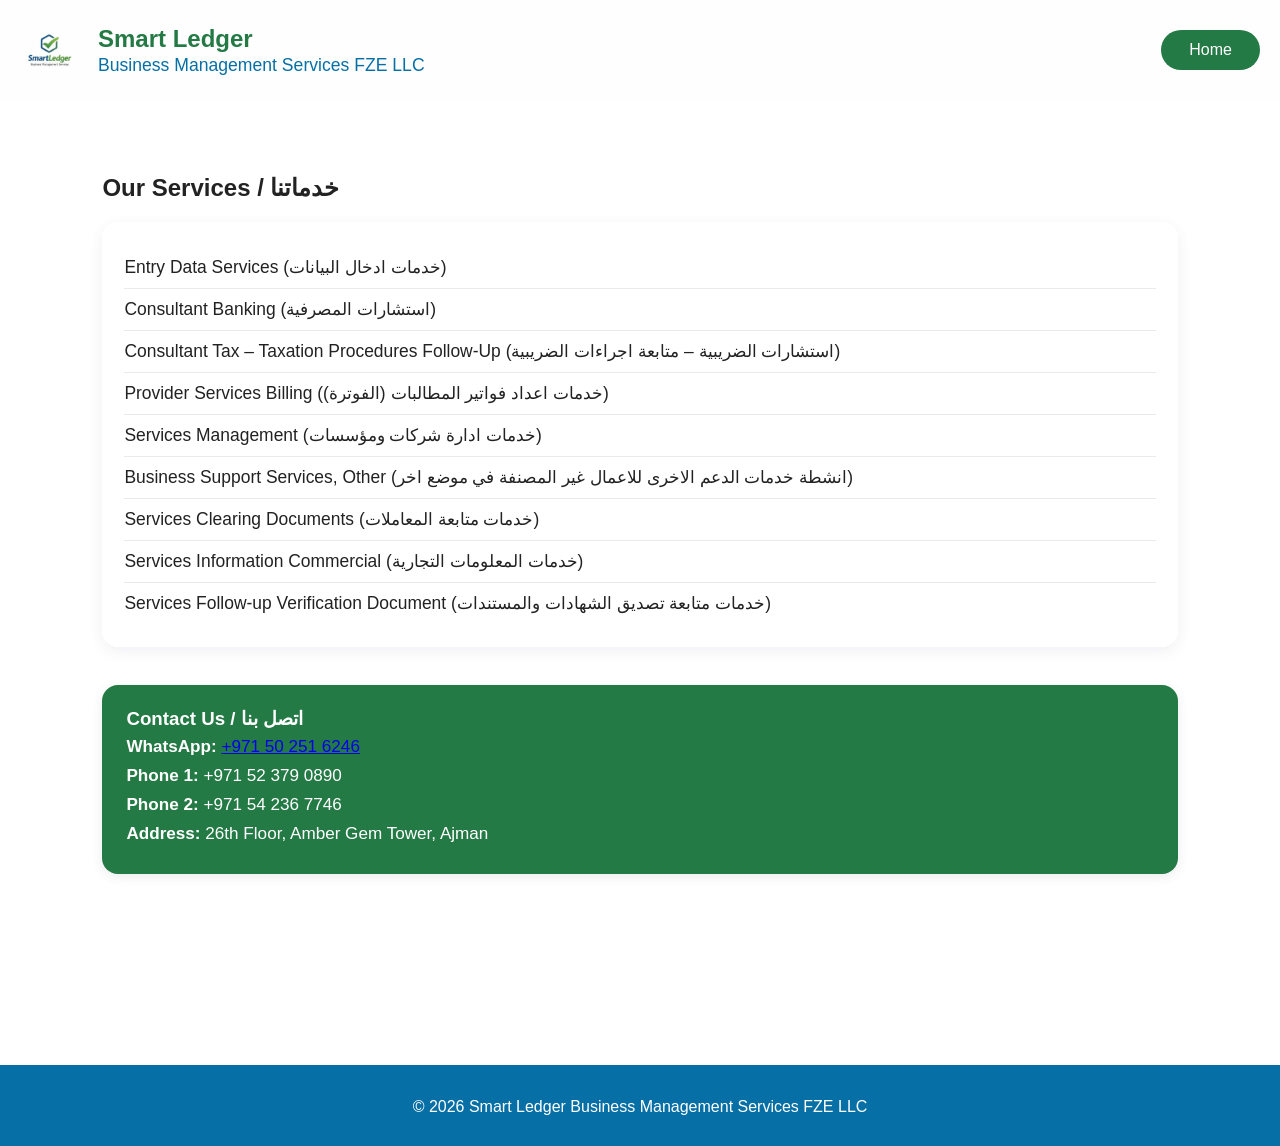
==== services.html @ 779a0999 "Initial site: Landing page, services (EN/AR), logo, mobile friendly" ====
<!DOCTYPE html>
<html lang="en">
<head>
    <meta charset="UTF-8">
    <meta name="viewport" content="width=device-width, initial-scale=1.0">
    <title>Our Services | Smart Ledger</title>
    <link rel="stylesheet" href="styles.css">
    <link rel="icon" href="logo.jpg" type="image/jpeg">
</head>
<body>
    <nav class="navbar">
        <img src="logo.jpg" alt="Smart Ledger Logo" class="logo">
        <div class="company-title">
            <h1>Smart Ledger</h1>
            <p>Business Management Services FZE LLC</p>
        </div>
        <a class="nav-link" href="index.html">Home</a>
    </nav>
    <main class="services-section">
        <h2>Our Services / خدماتنا</h2>
        <ul class="services-list">
            <li>Entry Data Services (خدمات ادخال البيانات)</li>
            <li>Consultant Banking (استشارات المصرفية)</li>
            <li>Consultant Tax – Taxation Procedures Follow-Up (استشارات الضريبية – متابعة اجراءات الضريبية)</li>
            <li>Provider Services Billing (خدمات اعداد فواتير المطالبات (الفوترة))</li>
            <li>Services Management (خدمات ادارة شركات ومؤسسات)</li>
            <li>Business Support Services, Other (انشطة خدمات الدعم الاخرى للاعمال غير المصنفة في موضع اخر)</li>
            <li>Services Clearing Documents (خدمات متابعة المعاملات)</li>
            <li>Services Information Commercial (خدمات المعلومات التجارية)</li>
            <li>Services Follow-up Verification Document (خدمات متابعة تصديق الشهادات والمستندات)</li>
        </ul>
        <section class="contact-details">
            <h3>Contact Us / اتصل بنا</h3>
            <ul>
                <li><b>WhatsApp:</b> <a href="https://wa.me/971502516246">+971 50 251 6246</a></li>
                <li><b>Phone 1:</b> +971 52 379 0890</li>
                <li><b>Phone 2:</b> +971 54 236 7746</li>
                <li><b>Address:</b> 26th Floor, Amber Gem Tower, Ajman</li>
            </ul>
        </section>
    </main>
    <footer>
        <p>&copy; 2026 Smart Ledger Business Management Services FZE LLC</p>
    </footer>
</body>
</html>
---- styles.css ----
body {
  margin: 0;
  font-family: 'Segoe UI', Arial, sans-serif;
  background: #f7f8fa;
  color: #222;
}

.hero-section {
  height: 100vh;
  background: linear-gradient(rgba(0,0,0,0.20), rgba(0,0,0,0.55)), url('https://images.unsplash.com/photo-1506744038136-46273834b3fb?auto=format&fit=crop&w=1200&q=80') center/cover no-repeat;
  display: flex;
  flex-direction: column;
  justify-content: space-between;
}

.navbar {
  display: flex;
  align-items: center;
  padding: 20px;
  background: rgba(255,255,255,0.88);
  box-shadow: 0 4px 12px rgba(0,0,0,0.10);
}

.logo {
  width: 60px;
  height: 60px;
  object-fit: contain;
  border-radius: 12px;
  margin-right: 18px;
}
.company-title h1 {
  margin: 0 0 2px 0;
  font-weight: 700;
  color: #247a44;
}
.company-title p {
  margin: 0;
  font-size: 1.1rem;
  color: #066fa6;
}
.nav-link {
  margin-left: auto;
  padding: 11px 28px;
  color: #fff;
  background: #247a44;
  border-radius: 24px;
  text-decoration: none;
  font-weight: 500;
  font-size: 1rem;
  transition: background 0.2s;
}
.nav-link:hover {
  background: #066fa6;
}
.hero-content {
  max-width: 440px;
  background: rgba(255,255,255,0.92);
  padding: 40px 26px;
  border-radius: 35px 5px 35px 5px;
  margin: 72px 18px 72px 18px;
  align-self: flex-start;
  box-shadow: 0 6px 30px rgba(64,64,106,0.10);
}
.hero-content h2 {
  color: #247a44;
  font-size: 2.5rem;
  margin-bottom: 11px;
}
.hero-content p {
  margin-bottom: 32px;
  font-size: 1.1rem;
}
.cta-btn {
  border: none;
  background: #066fa6;
  color: #fff;
  padding: 16px 36px;
  border-radius: 22px;
  font-size: 1.1rem;
  text-decoration: none;
  font-weight: 600;
  cursor: pointer;
  transition: background 0.2s;
}
.cta-btn:hover {
  background: #218f5a;
}
.services-section {
  padding: 54px 8vw 38px 8vw;
  background: #fff url('https://images.unsplash.com/photo-1464983953574-0892a716854b?auto=format&fit=crop&w=1200&q=80') center/cover no-repeat;
  min-height: 97vh;
}
.services-list {
  background: rgba(255,255,255,0.91);
  border-radius: 16px;
  padding: 25px 22px 23px 22px;
  list-style: none;
  font-size: 1.09rem;
  margin-bottom: 38px;
  box-shadow: 0 4px 14px rgba(64,64,106,0.08);
}
.services-list li {
  padding: 10px 0;
  border-bottom: 1px solid #eaeaea;
}
.services-list li:last-child {
  border-bottom: none;
}
.contact-details {
  background: #247a44;
  color: #fff;
  border-radius: 16px;
  padding: 23px 24px 21px 24px;
  box-shadow: 0 3px 11px rgba(64,64,106,0.10);
  margin-bottom: 24px;
}
.contact-details h3 {
  margin-top: 0;
  color: #fff;
  font-weight: 600;
  margin-bottom: 7px;
}
.contact-details ul {
  list-style: none;
  padding: 0;
  margin: 0;
}
.contact-details li {
  margin-bottom: 9px;
  font-size: 1.07rem;
}
footer {
  text-align: center;
  padding: 17px 0 14px 0;
  background: #066fa6;
  color: #fff;
  font-size: 1rem;
}
@media (max-width: 740px) {
  .hero-content, .services-section {
    margin: 22px 4vw;
    padding-left: 5vw;
    padding-right: 5vw;
  }
  .navbar {
    flex-direction: column;
    align-items: flex-start;
    padding: 15px 4vw;
  }
  .nav-link {
    margin-left: 0;
    margin-top: 10px;
    width: 100%;
    text-align: center;
  }
  .logo {
    margin-bottom: 10px;
  }
}
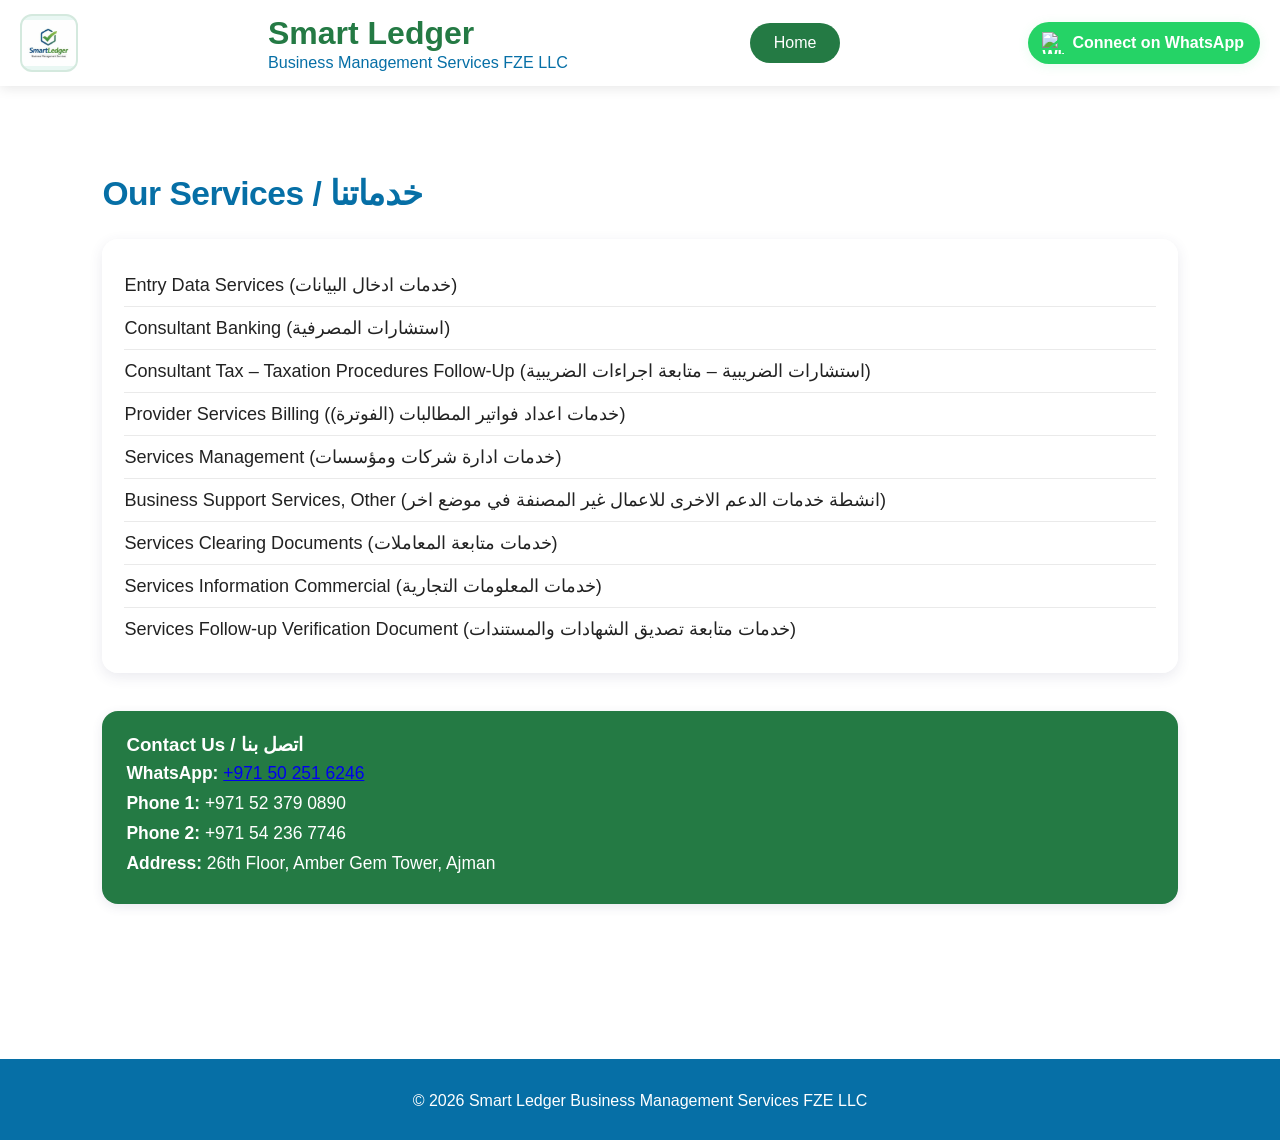
==== commit 23cf5fc7: "Replicated design as per provided logo and style" ====
--- a/services.html
+++ b/services.html
@@ -8,14 +8,22 @@
     <link rel="icon" href="logo.jpg" type="image/jpeg">
 </head>
 <body>
-    <nav class="navbar">
-        <img src="logo.jpg" alt="Smart Ledger Logo" class="logo">
-        <div class="company-title">
-            <h1>Smart Ledger</h1>
-            <p>Business Management Services FZE LLC</p>
-        </div>
-        <a class="nav-link" href="index.html">Home</a>
-    </nav>
+    <header>
+        <nav class="navbar">
+            <img src="logo.jpg" alt="Smart Ledger Logo" class="logo">
+            <div class="company-title">
+                <h1>Smart Ledger</h1>
+                <p>Business Management Services FZE LLC</p>
+            </div>
+            <div class="nav-links">
+                <a class="nav-link" href="index.html">Home</a>
+            </div>
+            <a href="https://wa.me/971502516246" target="_blank" class="whatsapp-btn">
+                <img src="https://upload.wikimedia.org/wikipedia/commons/6/6b/WhatsApp.svg" alt="WhatsApp" class="whatsapp-icon">
+                Connect on WhatsApp
+            </a>
+        </nav>
+    </header>
     <main class="services-section">
         <h2>Our Services / خدماتنا</h2>
         <ul class="services-list">
--- a/styles.css
+++ b/styles.css
@@ -5,99 +5,146 @@
   color: #222;
 }
 
-.hero-section {
-  height: 100vh;
-  background: linear-gradient(rgba(0,0,0,0.20), rgba(0,0,0,0.55)), url('https://images.unsplash.com/photo-1506744038136-46273834b3fb?auto=format&fit=crop&w=1200&q=80') center/cover no-repeat;
-  display: flex;
-  flex-direction: column;
+header {
+  width: 100vw;
+  background: rgba(255,255,255,0.97);
+  box-shadow: 0 2px 12px rgba(0,0,0,0.10);
+  z-index: 9;
+  position: sticky;
+  top: 0;
+}
+.navbar {
+  display: flex;
+  align-items: center;
   justify-content: space-between;
-}
-
-.navbar {
-  display: flex;
-  align-items: center;
-  padding: 20px;
-  background: rgba(255,255,255,0.88);
-  box-shadow: 0 4px 12px rgba(0,0,0,0.10);
-}
-
+  padding: 14px 20px;
+  flex-wrap: wrap;
+}
 .logo {
-  width: 60px;
-  height: 60px;
+  width: 54px;
+  height: 54px;
   object-fit: contain;
   border-radius: 12px;
-  margin-right: 18px;
+  margin-right: 14px;
+  background: #e9f7f3;
+  border: 2px solid #d4e9de;
 }
 .company-title h1 {
-  margin: 0 0 2px 0;
+  margin: 0 0 1px 0;
   font-weight: 700;
   color: #247a44;
+  font-size: 2rem;
 }
 .company-title p {
   margin: 0;
-  font-size: 1.1rem;
+  font-size: 1.01rem;
   color: #066fa6;
 }
+.nav-links {
+  display: flex;
+  gap: 12px;
+}
 .nav-link {
-  margin-left: auto;
-  padding: 11px 28px;
+  padding: 11px 24px;
   color: #fff;
   background: #247a44;
-  border-radius: 24px;
+  border-radius: 23px;
   text-decoration: none;
   font-weight: 500;
   font-size: 1rem;
-  transition: background 0.2s;
+  transition: background 0.2s, color 0.2s;
+  margin-left: 6px;
 }
 .nav-link:hover {
   background: #066fa6;
+  color: #fffae3;
+}
+.whatsapp-btn {
+  display: flex;
+  align-items: center;
+  background: #25D366;
+  color: #fff;
+  padding: 10px 16px 10px 14px;
+  border-radius: 30px;
+  font-weight: 600;
+  font-size: 1rem;
+  text-decoration: none;
+  min-width: 170px;
+  margin-left: 12px;
+  box-shadow: 0 2px 12px rgba(37,211,102,0.10);
+  transition: background 0.2s;
+}
+.whatsapp-btn:hover {
+  background: #1da851;
+}
+.whatsapp-icon {
+  width: 22px;
+  height: 22px;
+  margin-right: 8px;
+  vertical-align: middle;
+}
+.hero-section {
+  min-height: 73vh;
+  width: 100%;
+  background: linear-gradient(rgba(35,128,85,0.16), rgba(6,111,166,0.14)), url('https://images.unsplash.com/photo-1506744038136-46273834b3fb?auto=format&fit=crop&w=1200&q=80') center/cover no-repeat;
+  display: flex;
+  align-items: flex-end;
+  justify-content: flex-start;
 }
 .hero-content {
   max-width: 440px;
-  background: rgba(255,255,255,0.92);
-  padding: 40px 26px;
+  background: rgba(255,255,255,0.97);
+  padding: 42px 28px 36px 20px;
   border-radius: 35px 5px 35px 5px;
-  margin: 72px 18px 72px 18px;
-  align-self: flex-start;
-  box-shadow: 0 6px 30px rgba(64,64,106,0.10);
+  margin: 84px 22px 74px 24px;
+  box-shadow: 0 6px 30px rgba(64,64,106,0.13);
 }
 .hero-content h2 {
-  color: #247a44;
-  font-size: 2.5rem;
+  color: #066fa6;
+  font-size: 2.65rem;
   margin-bottom: 11px;
+  letter-spacing: -0.5px;
 }
 .hero-content p {
   margin-bottom: 32px;
-  font-size: 1.1rem;
+  font-size: 1.17rem;
+  color: #1d2326;
 }
 .cta-btn {
-  border: none;
+  display: inline-block;
   background: #066fa6;
   color: #fff;
-  padding: 16px 36px;
-  border-radius: 22px;
-  font-size: 1.1rem;
+  padding: 15px 34px;
+  border-radius: 21px;
+  font-size: 1.08rem;
   text-decoration: none;
   font-weight: 600;
-  cursor: pointer;
   transition: background 0.2s;
+  box-shadow: 0 2px 18px rgba(6,111,166,0.12);
 }
 .cta-btn:hover {
-  background: #218f5a;
+  background: #247a44;
 }
 .services-section {
-  padding: 54px 8vw 38px 8vw;
+  padding: 60px 8vw 40px 8vw;
   background: #fff url('https://images.unsplash.com/photo-1464983953574-0892a716854b?auto=format&fit=crop&w=1200&q=80') center/cover no-repeat;
   min-height: 97vh;
 }
+.services-section h2 {
+  text-align: left;
+  color: #066fa6;
+  font-size: 2.1rem;
+  margin-bottom: 26px;
+  letter-spacing: -0.5px;
+}
 .services-list {
-  background: rgba(255,255,255,0.91);
+  background: rgba(255,255,255,0.92);
   border-radius: 16px;
   padding: 25px 22px 23px 22px;
   list-style: none;
-  font-size: 1.09rem;
+  font-size: 1.13rem;
   margin-bottom: 38px;
-  box-shadow: 0 4px 14px rgba(64,64,106,0.08);
+  box-shadow: 0 4px 14px rgba(64,64,106,0.11);
 }
 .services-list li {
   padding: 10px 0;
@@ -111,7 +158,7 @@
   color: #fff;
   border-radius: 16px;
   padding: 23px 24px 21px 24px;
-  box-shadow: 0 3px 11px rgba(64,64,106,0.10);
+  box-shadow: 0 3px 11px rgba(64,64,106,0.11);
   margin-bottom: 24px;
 }
 .contact-details h3 {
@@ -127,7 +174,7 @@
 }
 .contact-details li {
   margin-bottom: 9px;
-  font-size: 1.07rem;
+  font-size: 1.09rem;
 }
 footer {
   text-align: center;
@@ -136,24 +183,32 @@
   color: #fff;
   font-size: 1rem;
 }
-@media (max-width: 740px) {
+@media (max-width: 760px) {
   .hero-content, .services-section {
-    margin: 22px 4vw;
-    padding-left: 5vw;
-    padding-right: 5vw;
+    margin: 21px 2vw 20px 2vw;
+    padding-left: 3vw;
+    padding-right: 3vw;
   }
   .navbar {
     flex-direction: column;
     align-items: flex-start;
-    padding: 15px 4vw;
-  }
-  .nav-link {
-    margin-left: 0;
-    margin-top: 10px;
+    gap: 8px;
+    padding: 11px 2vw;
+  }
+  .nav-links {
     width: 100%;
+    justify-content: flex-start;
+  }
+  .nav-link, .whatsapp-btn {
+    width: 95%;
+    box-sizing: border-box;
+    margin: 6px 0;
     text-align: center;
   }
   .logo {
     margin-bottom: 10px;
   }
-}
+  .hero-section {
+    min-height: 69vh;
+  }
+}
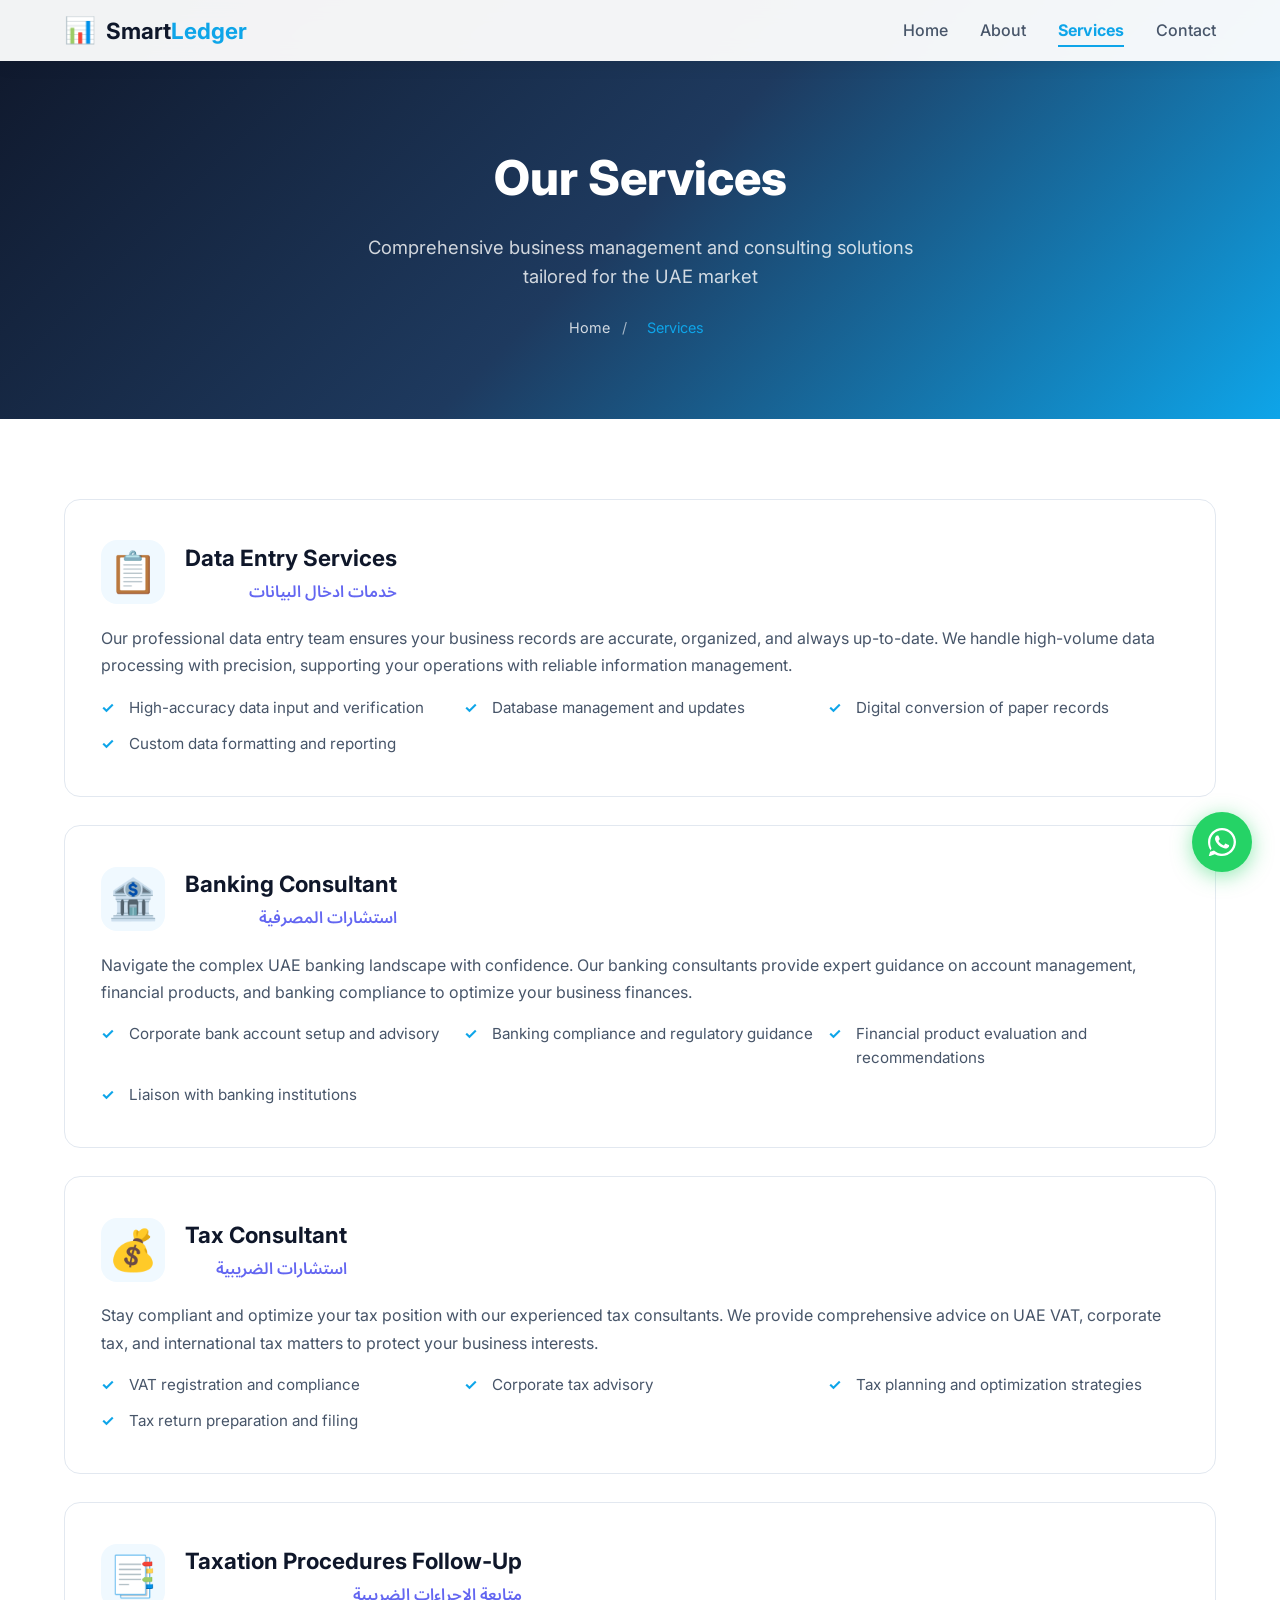
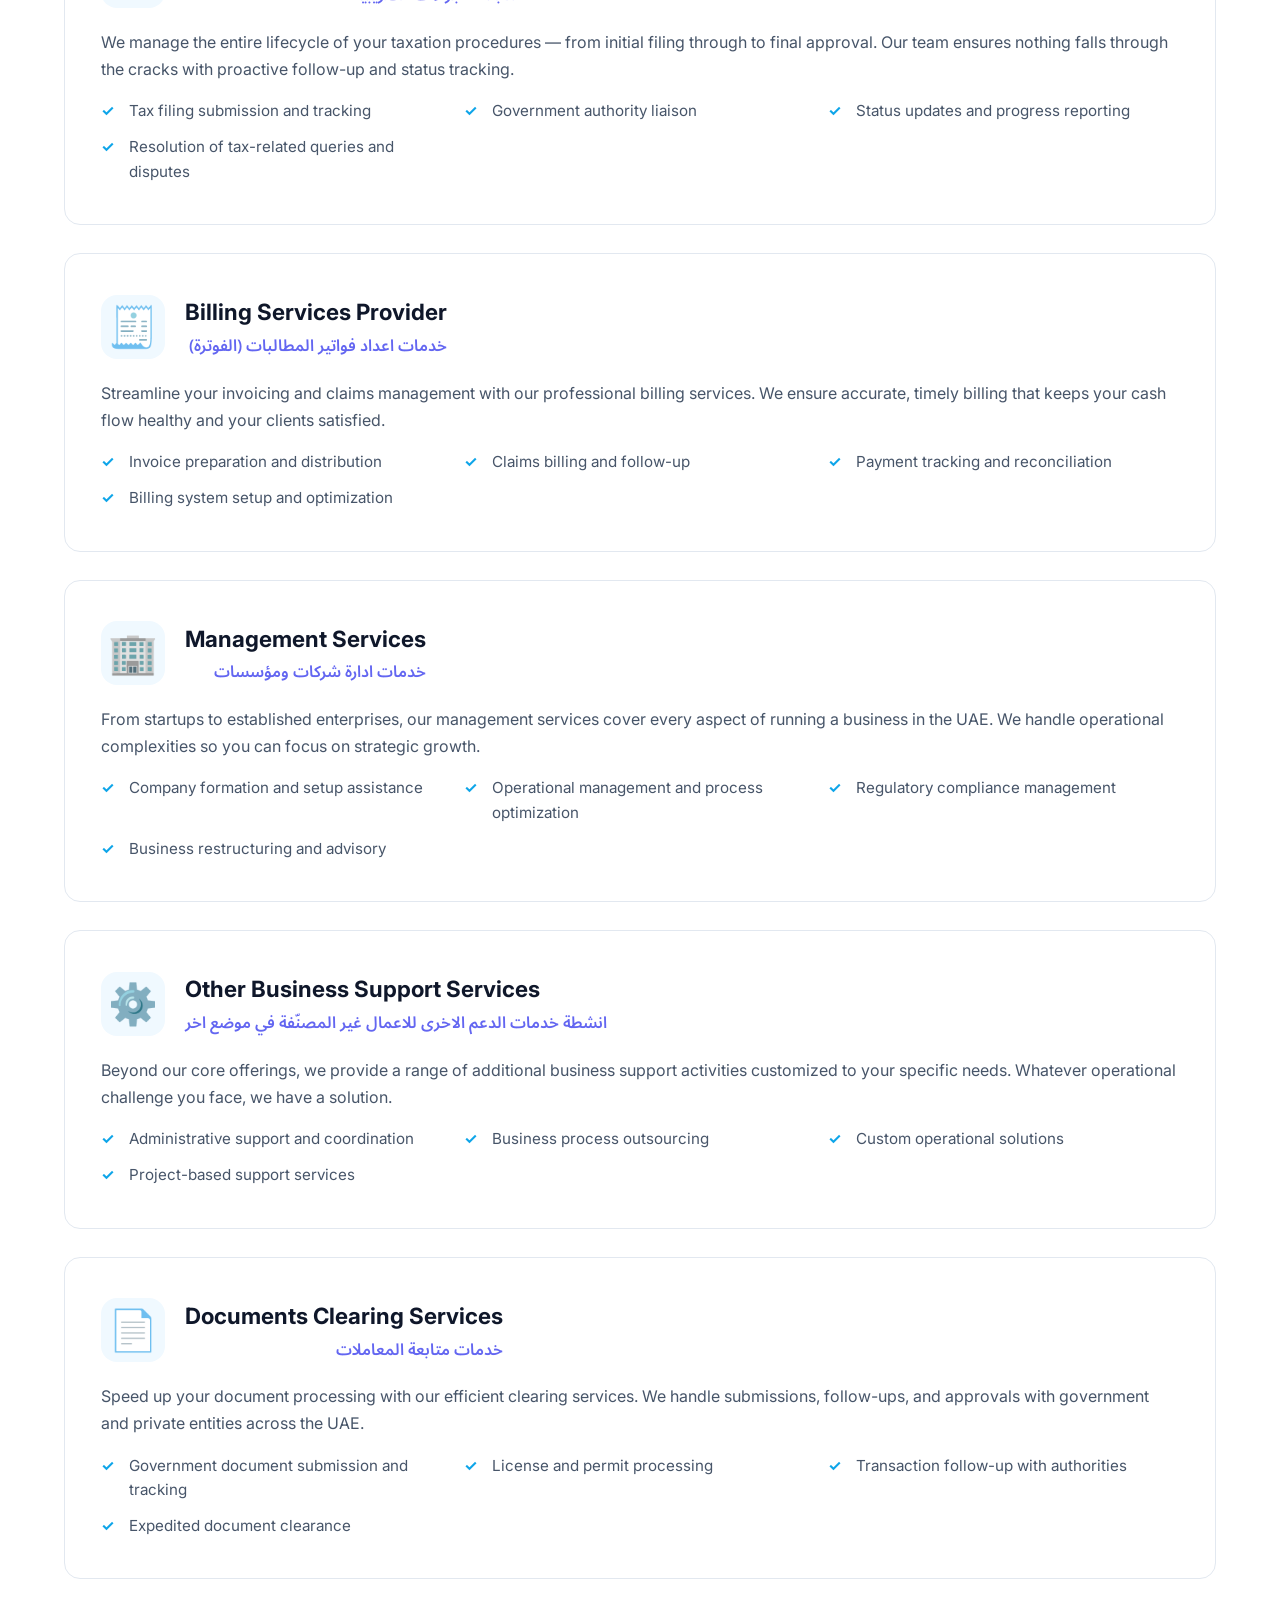
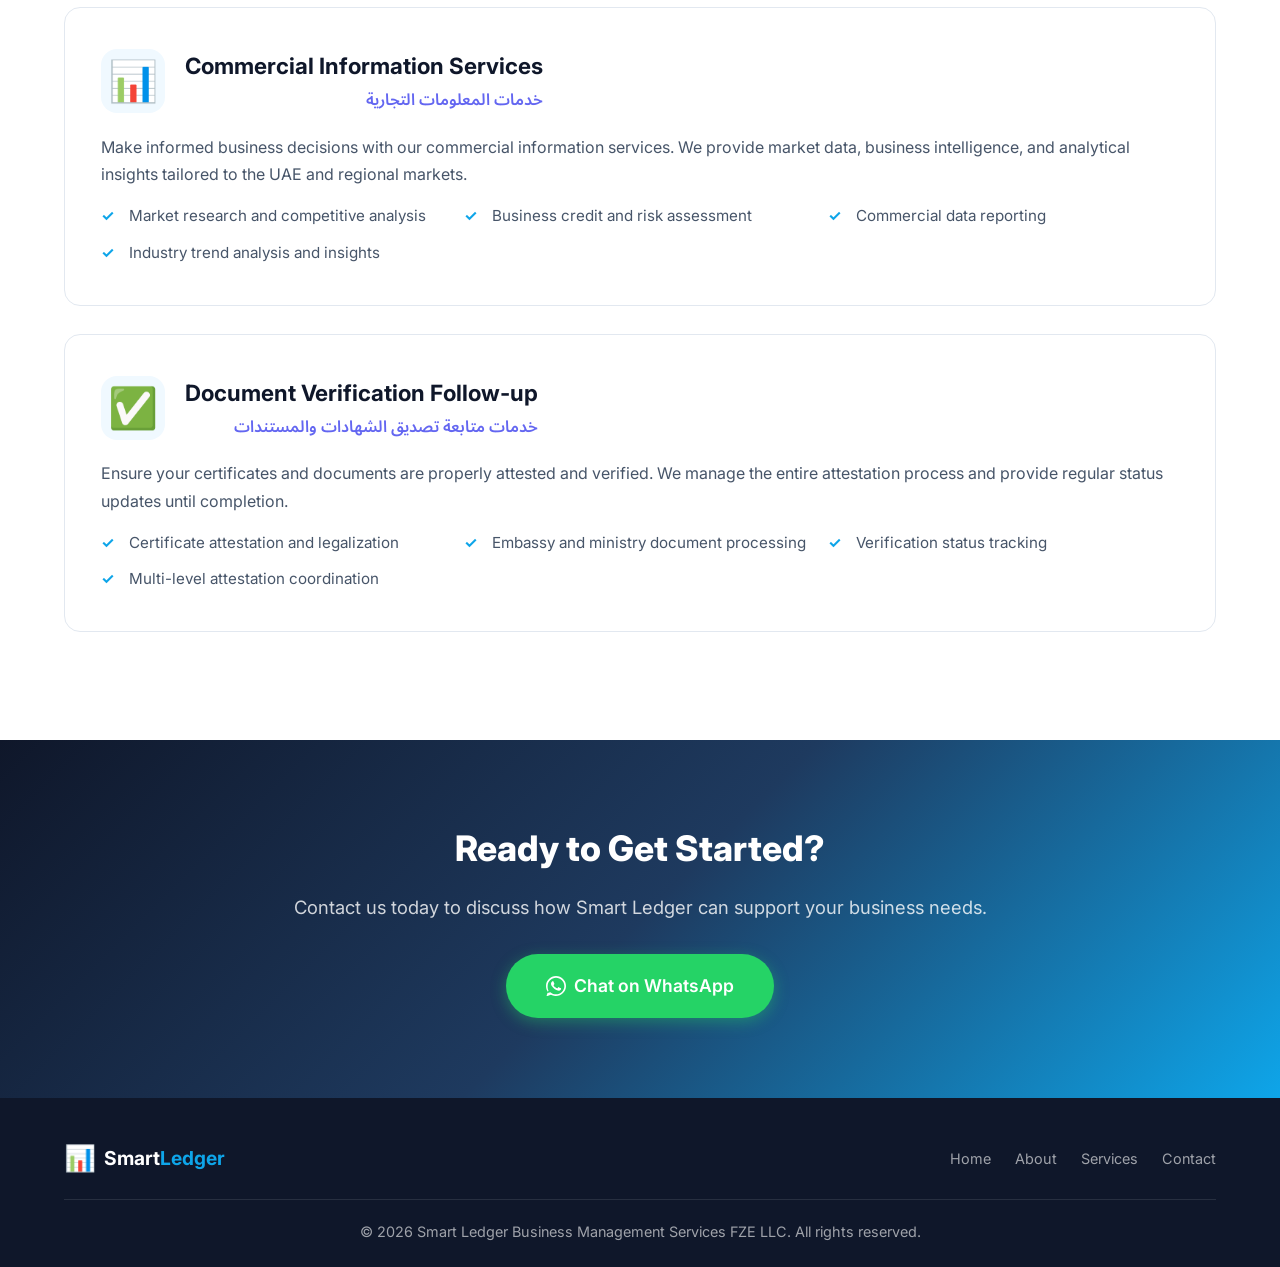
==== commit ef6f34d3: "Complete project: services page, SEO, favicon, README, scroll animations, Why Choose Us section, imp" ====
--- a/services.html
+++ b/services.html
@@ -1,54 +1,325 @@
 <!DOCTYPE html>
-<html lang="en">
+<html lang="en" dir="ltr">
 <head>
-    <meta charset="UTF-8">
-    <meta name="viewport" content="width=device-width, initial-scale=1.0">
-    <title>Our Services | Smart Ledger</title>
-    <link rel="stylesheet" href="styles.css">
-    <link rel="icon" href="logo.jpg" type="image/jpeg">
+  <meta charset="UTF-8" />
+  <meta name="viewport" content="width=device-width, initial-scale=1.0" />
+  <title>Our Services | Smart Ledger Business Management Services FZE LLC</title>
+  <meta name="description" content="Explore the full range of services offered by Smart Ledger — data entry, banking consulting, tax advisory, billing, document verification, and more in the UAE." />
+  <meta name="keywords" content="data entry services UAE, banking consultant, tax consultant Dubai, billing services, document clearing, commercial information, Smart Ledger" />
+  <meta name="author" content="Smart Ledger Business Management Services FZE LLC" />
+  <meta property="og:title" content="Our Services | Smart Ledger Business Management Services FZE LLC" />
+  <meta property="og:description" content="Full range of business management and consulting services in the UAE." />
+  <meta property="og:type" content="website" />
+  <meta name="robots" content="index, follow" />
+  <link rel="icon" type="image/svg+xml" href="favicon.svg" />
+  <link rel="preconnect" href="https://fonts.googleapis.com" />
+  <link rel="preconnect" href="https://fonts.gstatic.com" crossorigin />
+  <link href="https://fonts.googleapis.com/css2?family=Inter:wght@300;400;500;600;700;800&family=Noto+Sans+Arabic:wght@400;600;700&display=swap" rel="stylesheet" />
+  <link rel="stylesheet" href="style.css" />
 </head>
 <body>
-    <header>
-        <nav class="navbar">
-            <img src="logo.jpg" alt="Smart Ledger Logo" class="logo">
-            <div class="company-title">
-                <h1>Smart Ledger</h1>
-                <p>Business Management Services FZE LLC</p>
-            </div>
-            <div class="nav-links">
-                <a class="nav-link" href="index.html">Home</a>
-            </div>
-            <a href="https://wa.me/971502516246" target="_blank" class="whatsapp-btn">
-                <img src="https://upload.wikimedia.org/wikipedia/commons/6/6b/WhatsApp.svg" alt="WhatsApp" class="whatsapp-icon">
-                Connect on WhatsApp
-            </a>
-        </nav>
-    </header>
-    <main class="services-section">
-        <h2>Our Services / خدماتنا</h2>
-        <ul class="services-list">
-            <li>Entry Data Services (خدمات ادخال البيانات)</li>
-            <li>Consultant Banking (استشارات المصرفية)</li>
-            <li>Consultant Tax – Taxation Procedures Follow-Up (استشارات الضريبية – متابعة اجراءات الضريبية)</li>
-            <li>Provider Services Billing (خدمات اعداد فواتير المطالبات (الفوترة))</li>
-            <li>Services Management (خدمات ادارة شركات ومؤسسات)</li>
-            <li>Business Support Services, Other (انشطة خدمات الدعم الاخرى للاعمال غير المصنفة في موضع اخر)</li>
-            <li>Services Clearing Documents (خدمات متابعة المعاملات)</li>
-            <li>Services Information Commercial (خدمات المعلومات التجارية)</li>
-            <li>Services Follow-up Verification Document (خدمات متابعة تصديق الشهادات والمستندات)</li>
-        </ul>
-        <section class="contact-details">
-            <h3>Contact Us / اتصل بنا</h3>
-            <ul>
-                <li><b>WhatsApp:</b> <a href="https://wa.me/971502516246">+971 50 251 6246</a></li>
-                <li><b>Phone 1:</b> +971 52 379 0890</li>
-                <li><b>Phone 2:</b> +971 54 236 7746</li>
-                <li><b>Address:</b> 26th Floor, Amber Gem Tower, Ajman</li>
-            </ul>
-        </section>
-    </main>
-    <footer>
-        <p>&copy; 2026 Smart Ledger Business Management Services FZE LLC</p>
-    </footer>
+
+  <!-- HEADER / NAVBAR -->
+  <header class="header scrolled" id="header">
+    <div class="container header__inner">
+      <a href="index.html" class="logo">
+        <span class="logo__icon">📊</span>
+        <span class="logo__text">Smart<span class="logo__accent">Ledger</span></span>
+      </a>
+      <nav class="nav" id="nav">
+        <a href="index.html" class="nav__link">Home</a>
+        <a href="index.html#about" class="nav__link">About</a>
+        <a href="services.html" class="nav__link nav__link--active">Services</a>
+        <a href="index.html#contact" class="nav__link">Contact</a>
+      </nav>
+      <button class="hamburger" id="hamburger" aria-label="Toggle menu">
+        <span></span><span></span><span></span>
+      </button>
+    </div>
+  </header>
+
+  <!-- PAGE HERO -->
+  <section class="page-hero">
+    <div class="page-hero__bg"></div>
+    <div class="container page-hero__content">
+      <h1 class="page-hero__title">Our Services</h1>
+      <p class="page-hero__sub">Comprehensive business management and consulting solutions tailored for the UAE market</p>
+      <nav class="breadcrumb">
+        <a href="index.html">Home</a> <span>/</span> <span class="breadcrumb--current">Services</span>
+      </nav>
+    </div>
+  </section>
+
+  <!-- DETAILED SERVICES -->
+  <section class="services-detail">
+    <div class="container">
+
+      <!-- Service 1 -->
+      <div class="service-detail" id="data-entry">
+        <div class="service-detail__header">
+          <div class="service-detail__icon">📋</div>
+          <div>
+            <h2 class="service-detail__title">Data Entry Services</h2>
+            <p class="service-detail__title-ar">خدمات ادخال البيانات</p>
+          </div>
+        </div>
+        <div class="service-detail__body">
+          <p>Our professional data entry team ensures your business records are accurate, organized, and always up-to-date. We handle high-volume data processing with precision, supporting your operations with reliable information management.</p>
+          <ul class="service-detail__list">
+            <li>High-accuracy data input and verification</li>
+            <li>Database management and updates</li>
+            <li>Digital conversion of paper records</li>
+            <li>Custom data formatting and reporting</li>
+          </ul>
+        </div>
+      </div>
+
+      <!-- Service 2 -->
+      <div class="service-detail" id="banking">
+        <div class="service-detail__header">
+          <div class="service-detail__icon">🏦</div>
+          <div>
+            <h2 class="service-detail__title">Banking Consultant</h2>
+            <p class="service-detail__title-ar">استشارات المصرفية</p>
+          </div>
+        </div>
+        <div class="service-detail__body">
+          <p>Navigate the complex UAE banking landscape with confidence. Our banking consultants provide expert guidance on account management, financial products, and banking compliance to optimize your business finances.</p>
+          <ul class="service-detail__list">
+            <li>Corporate bank account setup and advisory</li>
+            <li>Banking compliance and regulatory guidance</li>
+            <li>Financial product evaluation and recommendations</li>
+            <li>Liaison with banking institutions</li>
+          </ul>
+        </div>
+      </div>
+
+      <!-- Service 3 -->
+      <div class="service-detail" id="tax">
+        <div class="service-detail__header">
+          <div class="service-detail__icon">💰</div>
+          <div>
+            <h2 class="service-detail__title">Tax Consultant</h2>
+            <p class="service-detail__title-ar">استشارات الضريبية</p>
+          </div>
+        </div>
+        <div class="service-detail__body">
+          <p>Stay compliant and optimize your tax position with our experienced tax consultants. We provide comprehensive advice on UAE VAT, corporate tax, and international tax matters to protect your business interests.</p>
+          <ul class="service-detail__list">
+            <li>VAT registration and compliance</li>
+            <li>Corporate tax advisory</li>
+            <li>Tax planning and optimization strategies</li>
+            <li>Tax return preparation and filing</li>
+          </ul>
+        </div>
+      </div>
+
+      <!-- Service 4 -->
+      <div class="service-detail" id="tax-followup">
+        <div class="service-detail__header">
+          <div class="service-detail__icon">📑</div>
+          <div>
+            <h2 class="service-detail__title">Taxation Procedures Follow-Up</h2>
+            <p class="service-detail__title-ar">متابعة الاجراءات الضريبية</p>
+          </div>
+        </div>
+        <div class="service-detail__body">
+          <p>We manage the entire lifecycle of your taxation procedures — from initial filing through to final approval. Our team ensures nothing falls through the cracks with proactive follow-up and status tracking.</p>
+          <ul class="service-detail__list">
+            <li>Tax filing submission and tracking</li>
+            <li>Government authority liaison</li>
+            <li>Status updates and progress reporting</li>
+            <li>Resolution of tax-related queries and disputes</li>
+          </ul>
+        </div>
+      </div>
+
+      <!-- Service 5 -->
+      <div class="service-detail" id="billing">
+        <div class="service-detail__header">
+          <div class="service-detail__icon">🧾</div>
+          <div>
+            <h2 class="service-detail__title">Billing Services Provider</h2>
+            <p class="service-detail__title-ar">خدمات اعداد فواتير المطالبات (الفوترة)</p>
+          </div>
+        </div>
+        <div class="service-detail__body">
+          <p>Streamline your invoicing and claims management with our professional billing services. We ensure accurate, timely billing that keeps your cash flow healthy and your clients satisfied.</p>
+          <ul class="service-detail__list">
+            <li>Invoice preparation and distribution</li>
+            <li>Claims billing and follow-up</li>
+            <li>Payment tracking and reconciliation</li>
+            <li>Billing system setup and optimization</li>
+          </ul>
+        </div>
+      </div>
+
+      <!-- Service 6 -->
+      <div class="service-detail" id="management">
+        <div class="service-detail__header">
+          <div class="service-detail__icon">🏢</div>
+          <div>
+            <h2 class="service-detail__title">Management Services</h2>
+            <p class="service-detail__title-ar">خدمات ادارة شركات ومؤسسات</p>
+          </div>
+        </div>
+        <div class="service-detail__body">
+          <p>From startups to established enterprises, our management services cover every aspect of running a business in the UAE. We handle operational complexities so you can focus on strategic growth.</p>
+          <ul class="service-detail__list">
+            <li>Company formation and setup assistance</li>
+            <li>Operational management and process optimization</li>
+            <li>Regulatory compliance management</li>
+            <li>Business restructuring and advisory</li>
+          </ul>
+        </div>
+      </div>
+
+      <!-- Service 7 -->
+      <div class="service-detail" id="support">
+        <div class="service-detail__header">
+          <div class="service-detail__icon">⚙️</div>
+          <div>
+            <h2 class="service-detail__title">Other Business Support Services</h2>
+            <p class="service-detail__title-ar">انشطة خدمات الدعم الاخرى للاعمال غير المصنّفة في موضع اخر</p>
+          </div>
+        </div>
+        <div class="service-detail__body">
+          <p>Beyond our core offerings, we provide a range of additional business support activities customized to your specific needs. Whatever operational challenge you face, we have a solution.</p>
+          <ul class="service-detail__list">
+            <li>Administrative support and coordination</li>
+            <li>Business process outsourcing</li>
+            <li>Custom operational solutions</li>
+            <li>Project-based support services</li>
+          </ul>
+        </div>
+      </div>
+
+      <!-- Service 8 -->
+      <div class="service-detail" id="clearing">
+        <div class="service-detail__header">
+          <div class="service-detail__icon">📄</div>
+          <div>
+            <h2 class="service-detail__title">Documents Clearing Services</h2>
+            <p class="service-detail__title-ar">خدمات متابعة المعاملات</p>
+          </div>
+        </div>
+        <div class="service-detail__body">
+          <p>Speed up your document processing with our efficient clearing services. We handle submissions, follow-ups, and approvals with government and private entities across the UAE.</p>
+          <ul class="service-detail__list">
+            <li>Government document submission and tracking</li>
+            <li>License and permit processing</li>
+            <li>Transaction follow-up with authorities</li>
+            <li>Expedited document clearance</li>
+          </ul>
+        </div>
+      </div>
+
+      <!-- Service 9 -->
+      <div class="service-detail" id="commercial">
+        <div class="service-detail__header">
+          <div class="service-detail__icon">📊</div>
+          <div>
+            <h2 class="service-detail__title">Commercial Information Services</h2>
+            <p class="service-detail__title-ar">خدمات المعلومات التجارية</p>
+          </div>
+        </div>
+        <div class="service-detail__body">
+          <p>Make informed business decisions with our commercial information services. We provide market data, business intelligence, and analytical insights tailored to the UAE and regional markets.</p>
+          <ul class="service-detail__list">
+            <li>Market research and competitive analysis</li>
+            <li>Business credit and risk assessment</li>
+            <li>Commercial data reporting</li>
+            <li>Industry trend analysis and insights</li>
+          </ul>
+        </div>
+      </div>
+
+      <!-- Service 10 -->
+      <div class="service-detail" id="verification">
+        <div class="service-detail__header">
+          <div class="service-detail__icon">✅</div>
+          <div>
+            <h2 class="service-detail__title">Document Verification Follow-up</h2>
+            <p class="service-detail__title-ar">خدمات متابعة تصديق الشهادات والمستندات</p>
+          </div>
+        </div>
+        <div class="service-detail__body">
+          <p>Ensure your certificates and documents are properly attested and verified. We manage the entire attestation process and provide regular status updates until completion.</p>
+          <ul class="service-detail__list">
+            <li>Certificate attestation and legalization</li>
+            <li>Embassy and ministry document processing</li>
+            <li>Verification status tracking</li>
+            <li>Multi-level attestation coordination</li>
+          </ul>
+        </div>
+      </div>
+
+    </div>
+  </section>
+
+  <!-- CTA SECTION -->
+  <section class="cta-section">
+    <div class="container cta-section__inner">
+      <h2>Ready to Get Started?</h2>
+      <p>Contact us today to discuss how Smart Ledger can support your business needs.</p>
+      <a href="https://wa.me/971502516246" target="_blank" rel="noopener" class="btn btn--whatsapp btn--large">
+        <svg class="btn__icon" viewBox="0 0 24 24" fill="currentColor"><path d="M17.472 14.382c-.297-.149-1.758-.867-2.03-.967-.273-.099-.471-.148-.67.15-.197.297-.767.966-.94 1.164-.173.199-.347.223-.644.075-.297-.15-1.255-.463-2.39-1.475-.883-.788-1.48-1.761-1.653-2.059-.173-.297-.018-.458.13-.606.134-.133.298-.347.446-.52.149-.174.198-.298.298-.497.099-.198.05-.371-.025-.52-.075-.149-.669-1.612-.916-2.207-.242-.579-.487-.5-.669-.51-.173-.008-.371-.01-.57-.01-.198 0-.52.074-.792.372-.272.297-1.04 1.016-1.04 2.479 0 1.462 1.065 2.875 1.213 3.074.149.198 2.096 3.2 5.077 4.487.709.306 1.262.489 1.694.625.712.227 1.36.195 1.871.118.571-.085 1.758-.719 2.006-1.413.248-.694.248-1.289.173-1.413-.074-.124-.272-.198-.57-.347z"/><path d="M12 0C5.373 0 0 5.373 0 12c0 2.625.846 5.059 2.284 7.034L.789 23.492a.5.5 0 00.61.609l4.458-1.495A11.952 11.952 0 0012 24c6.627 0 12-5.373 12-12S18.627 0 12 0zm0 22c-2.4 0-4.636-.85-6.375-2.266l-.444-.37-3.26 1.093 1.093-3.26-.37-.444A9.955 9.955 0 012 12C2 6.486 6.486 2 12 2s10 4.486 10 10-4.486 10-10 10z"/></svg>
+        Chat on WhatsApp
+      </a>
+    </div>
+  </section>
+
+  <!-- FOOTER -->
+  <footer class="footer">
+    <div class="container footer__inner">
+      <div class="footer__top">
+        <div class="footer__brand">
+          <span class="logo__icon">📊</span>
+          <span class="logo__text">Smart<span class="logo__accent">Ledger</span></span>
+        </div>
+        <div class="footer__links">
+          <a href="index.html">Home</a>
+          <a href="index.html#about">About</a>
+          <a href="services.html">Services</a>
+          <a href="index.html#contact">Contact</a>
+        </div>
+      </div>
+      <p class="footer__copy">&copy; 2026 Smart Ledger Business Management Services FZE LLC. All rights reserved.</p>
+    </div>
+  </footer>
+
+  <!-- FLOATING WHATSAPP BUTTON -->
+  <a href="https://wa.me/971502516246" target="_blank" rel="noopener" class="whatsapp-float" aria-label="Chat on WhatsApp">
+    <svg viewBox="0 0 24 24" fill="white" width="28" height="28"><path d="M17.472 14.382c-.297-.149-1.758-.867-2.03-.967-.273-.099-.471-.148-.67.15-.197.297-.767.966-.94 1.164-.173.199-.347.223-.644.075-.297-.15-1.255-.463-2.39-1.475-.883-.788-1.48-1.761-1.653-2.059-.173-.297-.018-.458.13-.606.134-.133.298-.347.446-.52.149-.174.198-.298.298-.497.099-.198.05-.371-.025-.52-.075-.149-.669-1.612-.916-2.207-.242-.579-.487-.5-.669-.51-.173-.008-.371-.01-.57-.01-.198 0-.52.074-.792.372-.272.297-1.04 1.016-1.04 2.479 0 1.462 1.065 2.875 1.213 3.074.149.198 2.096 3.2 5.077 4.487.709.306 1.262.489 1.694.625.712.227 1.36.195 1.871.118.571-.085 1.758-.719 2.006-1.413.248-.694.248-1.289.173-1.413-.074-.124-.272-.198-.57-.347z"/><path d="M12 0C5.373 0 0 5.373 0 12c0 2.625.846 5.059 2.284 7.034L.789 23.492a.5.5 0 00.61.609l4.458-1.495A11.952 11.952 0 0012 24c6.627 0 12-5.373 12-12S18.627 0 12 0zm0 22c-2.4 0-4.636-.85-6.375-2.266l-.444-.37-3.26 1.093 1.093-3.26-.37-.444A9.955 9.955 0 012 12C2 6.486 6.486 2 12 2s10 4.486 10 10-4.486 10-10 10z"/></svg>
+  </a>
+
+  <script>
+    // Mobile menu toggle
+    const hamburger = document.getElementById('hamburger');
+    const nav = document.getElementById('nav');
+    hamburger.addEventListener('click', () => {
+      hamburger.classList.toggle('active');
+      nav.classList.toggle('open');
+    });
+    document.querySelectorAll('.nav__link').forEach(link => {
+      link.addEventListener('click', () => {
+        hamburger.classList.remove('active');
+        nav.classList.remove('open');
+      });
+    });
+    // Scroll reveal animation
+    const observer = new IntersectionObserver((entries) => {
+      entries.forEach(entry => {
+        if (entry.isIntersecting) {
+          entry.target.classList.add('revealed');
+        }
+      });
+    }, { threshold: 0.1 });
+    document.querySelectorAll('.service-detail').forEach(el => {
+      el.classList.add('reveal');
+      observer.observe(el);
+    });
+  </script>
+
 </body>
 </html>
--- a/style.css
+++ b/style.css
@@ -0,0 +1,596 @@
+/* ===== RESET & BASE ===== */
+*, *::before, *::after { margin: 0; padding: 0; box-sizing: border-box; }
+html { scroll-behavior: smooth; scroll-padding-top: 80px; }
+body {
+  font-family: 'Inter', 'Noto Sans Arabic', sans-serif;
+  color: #1e293b;
+  background: #ffffff;
+  line-height: 1.6;
+  overflow-x: hidden;
+}
+a { text-decoration: none; color: inherit; }
+img { max-width: 100%; display: block; }
+
+/* ===== UTILITIES ===== */
+.container { max-width: 1200px; margin: 0 auto; padding: 0 24px; }
+.section-header { text-align: center; margin-bottom: 60px; }
+.section-title {
+  font-size: 2.5rem;
+  font-weight: 800;
+  color: #0f172a;
+  margin-bottom: 16px;
+  position: relative;
+}
+.section-title::after {
+  content: '';
+  display: block;
+  width: 60px;
+  height: 4px;
+  background: linear-gradient(135deg, #0ea5e9, #6366f1);
+  border-radius: 2px;
+  margin: 16px auto 0;
+}
+.section-sub {
+  font-size: 1.125rem;
+  color: #64748b;
+  max-width: 640px;
+  margin: 0 auto;
+}
+
+/* ===== SCROLL REVEAL ===== */
+.reveal {
+  opacity: 0;
+  transform: translateY(30px);
+  transition: opacity 0.6s ease, transform 0.6s ease;
+}
+.reveal.revealed {
+  opacity: 1;
+  transform: translateY(0);
+}
+
+/* ===== BUTTONS ===== */
+.btn {
+  display: inline-flex;
+  align-items: center;
+  gap: 8px;
+  padding: 14px 32px;
+  border-radius: 50px;
+  font-weight: 600;
+  font-size: 1rem;
+  transition: all 0.3s ease;
+  cursor: pointer;
+  border: none;
+}
+.btn__icon { width: 20px; height: 20px; }
+.btn--primary {
+  background: linear-gradient(135deg, #0ea5e9, #6366f1);
+  color: #fff;
+  box-shadow: 0 4px 15px rgba(14, 165, 233, 0.4);
+}
+.btn--primary:hover {
+  transform: translateY(-2px);
+  box-shadow: 0 8px 25px rgba(14, 165, 233, 0.5);
+}
+.btn--outline {
+  border: 2px solid #fff;
+  color: #fff;
+  background: transparent;
+}
+.btn--outline:hover {
+  background: rgba(255,255,255,0.15);
+  transform: translateY(-2px);
+}
+.btn--whatsapp {
+  background: #25D366;
+  color: #fff;
+  box-shadow: 0 4px 15px rgba(37, 211, 102, 0.4);
+}
+.btn--whatsapp:hover {
+  background: #1ebe5d;
+  transform: translateY(-2px);
+  box-shadow: 0 8px 25px rgba(37, 211, 102, 0.5);
+}
+.btn--large { padding: 18px 40px; font-size: 1.1rem; }
+
+/* ===== HEADER ===== */
+.header {
+  position: fixed;
+  top: 0; left: 0; right: 0;
+  z-index: 1000;
+  padding: 16px 0;
+  transition: all 0.3s ease;
+}
+.header.scrolled {
+  background: rgba(255,255,255,0.95);
+  backdrop-filter: blur(10px);
+  box-shadow: 0 2px 20px rgba(0,0,0,0.08);
+  padding: 10px 0;
+}
+.header__inner {
+  display: flex;
+  align-items: center;
+  justify-content: space-between;
+}
+.logo {
+  display: flex;
+  align-items: center;
+  gap: 10px;
+  font-size: 1.4rem;
+  font-weight: 700;
+  color: #fff;
+  transition: color 0.3s;
+}
+.header.scrolled .logo { color: #0f172a; }
+.logo__icon { font-size: 1.6rem; }
+.logo__accent { color: #0ea5e9; }
+.nav { display: flex; gap: 32px; }
+.nav__link {
+  font-weight: 500;
+  color: rgba(255,255,255,0.85);
+  transition: color 0.3s;
+  position: relative;
+}
+.nav__link--active { font-weight: 700; }
+.nav__link::after {
+  content: '';
+  position: absolute;
+  bottom: -4px; left: 0;
+  width: 0; height: 2px;
+  background: #0ea5e9;
+  transition: width 0.3s;
+}
+.nav__link:hover::after, .nav__link--active::after { width: 100%; }
+.header.scrolled .nav__link { color: #475569; }
+.header.scrolled .nav__link:hover, .header.scrolled .nav__link--active { color: #0ea5e9; }
+.nav__link:hover { color: #fff; }
+
+/* Hamburger */
+.hamburger { display: none; flex-direction: column; gap: 5px; background: none; border: none; cursor: pointer; padding: 4px; }
+.hamburger span { width: 24px; height: 2px; background: #fff; border-radius: 2px; transition: all 0.3s; }
+.header.scrolled .hamburger span { background: #0f172a; }
+.hamburger.active span:nth-child(1) { transform: rotate(45deg) translate(5px, 5px); }
+.hamburger.active span:nth-child(2) { opacity: 0; }
+.hamburger.active span:nth-child(3) { transform: rotate(-45deg) translate(5px, -5px); }
+
+/* ===== HERO ===== */
+.hero {
+  position: relative;
+  min-height: 100vh;
+  display: flex;
+  align-items: center;
+  overflow: hidden;
+}
+.hero__bg {
+  position: absolute;
+  inset: 0;
+  background: linear-gradient(135deg, #0f172a 0%, #1e3a5f 40%, #0ea5e9 100%);
+  z-index: -2;
+}
+.hero__bg::after {
+  content: '';
+  position: absolute;
+  inset: 0;
+  background: radial-gradient(circle at 70% 30%, rgba(99,102,241,0.3) 0%, transparent 60%),
+              radial-gradient(circle at 20% 80%, rgba(14,165,233,0.2) 0%, transparent 50%);
+}
+.hero__content {
+  text-align: center;
+  color: #fff;
+  padding: 120px 0 80px;
+}
+.hero__title {
+  font-size: 3.5rem;
+  font-weight: 800;
+  line-height: 1.15;
+  margin-bottom: 24px;
+  text-shadow: 0 2px 40px rgba(0,0,0,0.2);
+}
+.hero__sub {
+  font-size: 1.25rem;
+  color: rgba(255,255,255,0.8);
+  max-width: 600px;
+  margin: 0 auto 40px;
+  line-height: 1.7;
+}
+.hero__cta { display: flex; gap: 16px; justify-content: center; flex-wrap: wrap; }
+
+/* ===== PAGE HERO (Services page) ===== */
+.page-hero {
+  position: relative;
+  padding: 140px 0 80px;
+  text-align: center;
+  color: #fff;
+  overflow: hidden;
+}
+.page-hero__bg {
+  position: absolute;
+  inset: 0;
+  background: linear-gradient(135deg, #0f172a 0%, #1e3a5f 50%, #0ea5e9 100%);
+  z-index: -1;
+}
+.page-hero__title {
+  font-size: 3rem;
+  font-weight: 800;
+  margin-bottom: 16px;
+}
+.page-hero__sub {
+  font-size: 1.15rem;
+  color: rgba(255,255,255,0.8);
+  max-width: 600px;
+  margin: 0 auto 24px;
+}
+.breadcrumb {
+  font-size: 0.9rem;
+  color: rgba(255,255,255,0.6);
+}
+.breadcrumb a { color: rgba(255,255,255,0.8); transition: color 0.3s; }
+.breadcrumb a:hover { color: #fff; }
+.breadcrumb span { margin: 0 8px; }
+.breadcrumb--current { color: #0ea5e9; }
+
+/* ===== ABOUT ===== */
+.about { padding: 100px 0; background: #f8fafc; }
+.about__grid {
+  display: grid;
+  grid-template-columns: repeat(3, 1fr);
+  gap: 32px;
+}
+.about__card {
+  background: #fff;
+  padding: 40px 32px;
+  border-radius: 16px;
+  text-align: center;
+  box-shadow: 0 4px 20px rgba(0,0,0,0.06);
+  transition: transform 0.3s, box-shadow 0.3s;
+}
+.about__card:hover {
+  transform: translateY(-6px);
+  box-shadow: 0 12px 40px rgba(0,0,0,0.1);
+}
+.about__card-icon { font-size: 2.5rem; margin-bottom: 20px; }
+.about__card h3 { font-size: 1.25rem; font-weight: 700; margin-bottom: 12px; color: #0f172a; }
+.about__card p { color: #64748b; font-size: 0.95rem; }
+
+/* ===== SERVICES (Home page overview) ===== */
+.services { padding: 100px 0; }
+.services__grid {
+  display: grid;
+  grid-template-columns: repeat(auto-fill, minmax(340px, 1fr));
+  gap: 28px;
+}
+.services__more {
+  text-align: center;
+  margin-top: 48px;
+}
+.service-card {
+  background: #fff;
+  border: 1px solid #e2e8f0;
+  border-radius: 16px;
+  padding: 36px 28px;
+  transition: all 0.3s ease;
+  position: relative;
+  overflow: hidden;
+}
+.service-card::before {
+  content: '';
+  position: absolute;
+  top: 0; left: 0;
+  width: 4px; height: 100%;
+  background: linear-gradient(180deg, #0ea5e9, #6366f1);
+  opacity: 0;
+  transition: opacity 0.3s;
+}
+.service-card:hover {
+  border-color: #0ea5e9;
+  box-shadow: 0 8px 30px rgba(14,165,233,0.12);
+  transform: translateY(-4px);
+}
+.service-card:hover::before { opacity: 1; }
+.service-card__icon { font-size: 2rem; margin-bottom: 16px; }
+.service-card__title {
+  font-size: 1.15rem;
+  font-weight: 700;
+  color: #0f172a;
+  margin-bottom: 6px;
+}
+.service-card__title-ar {
+  font-family: 'Noto Sans Arabic', sans-serif;
+  font-size: 0.95rem;
+  color: #6366f1;
+  direction: rtl;
+  margin-bottom: 12px;
+  font-weight: 600;
+}
+.service-card__desc {
+  color: #64748b;
+  font-size: 0.9rem;
+  line-height: 1.6;
+}
+
+/* ===== WHY CHOOSE US ===== */
+.why {
+  padding: 100px 0;
+  background: #f8fafc;
+}
+.why__grid {
+  display: grid;
+  grid-template-columns: repeat(2, 1fr);
+  gap: 32px;
+}
+.why__item {
+  background: #fff;
+  padding: 36px 32px;
+  border-radius: 16px;
+  box-shadow: 0 4px 20px rgba(0,0,0,0.06);
+  transition: transform 0.3s, box-shadow 0.3s;
+  position: relative;
+  padding-left: 100px;
+}
+.why__item:hover {
+  transform: translateY(-4px);
+  box-shadow: 0 12px 40px rgba(0,0,0,0.1);
+}
+.why__number {
+  position: absolute;
+  left: 28px;
+  top: 32px;
+  font-size: 2.5rem;
+  font-weight: 800;
+  background: linear-gradient(135deg, #0ea5e9, #6366f1);
+  -webkit-background-clip: text;
+  -webkit-text-fill-color: transparent;
+  background-clip: text;
+  line-height: 1;
+}
+.why__item h3 {
+  font-size: 1.15rem;
+  font-weight: 700;
+  color: #0f172a;
+  margin-bottom: 8px;
+}
+.why__item p {
+  color: #64748b;
+  font-size: 0.9rem;
+}
+
+/* ===== SERVICES DETAIL PAGE ===== */
+.services-detail {
+  padding: 80px 0;
+}
+.service-detail {
+  background: #fff;
+  border: 1px solid #e2e8f0;
+  border-radius: 16px;
+  padding: 40px 36px;
+  margin-bottom: 28px;
+  transition: all 0.3s ease;
+  position: relative;
+  overflow: hidden;
+}
+.service-detail::before {
+  content: '';
+  position: absolute;
+  top: 0; left: 0;
+  width: 5px; height: 100%;
+  background: linear-gradient(180deg, #0ea5e9, #6366f1);
+  opacity: 0;
+  transition: opacity 0.3s;
+}
+.service-detail:hover {
+  border-color: #0ea5e9;
+  box-shadow: 0 8px 30px rgba(14,165,233,0.1);
+}
+.service-detail:hover::before { opacity: 1; }
+.service-detail__header {
+  display: flex;
+  align-items: center;
+  gap: 20px;
+  margin-bottom: 20px;
+}
+.service-detail__icon {
+  font-size: 2.5rem;
+  flex-shrink: 0;
+  width: 64px;
+  height: 64px;
+  display: flex;
+  align-items: center;
+  justify-content: center;
+  background: #f0f9ff;
+  border-radius: 16px;
+}
+.service-detail__title {
+  font-size: 1.4rem;
+  font-weight: 700;
+  color: #0f172a;
+  margin-bottom: 4px;
+}
+.service-detail__title-ar {
+  font-family: 'Noto Sans Arabic', sans-serif;
+  font-size: 1rem;
+  color: #6366f1;
+  direction: rtl;
+  font-weight: 600;
+}
+.service-detail__body p {
+  color: #475569;
+  font-size: 1rem;
+  line-height: 1.7;
+  margin-bottom: 16px;
+}
+.service-detail__list {
+  list-style: none;
+  display: grid;
+  grid-template-columns: repeat(auto-fill, minmax(280px, 1fr));
+  gap: 12px;
+}
+.service-detail__list li {
+  padding-left: 28px;
+  position: relative;
+  color: #475569;
+  font-size: 0.95rem;
+}
+.service-detail__list li::before {
+  content: '✓';
+  position: absolute;
+  left: 0;
+  color: #0ea5e9;
+  font-weight: 700;
+}
+
+/* ===== CTA SECTION ===== */
+.cta-section {
+  padding: 80px 0;
+  background: linear-gradient(135deg, #0f172a 0%, #1e3a5f 50%, #0ea5e9 100%);
+  text-align: center;
+  color: #fff;
+}
+.cta-section h2 {
+  font-size: 2.2rem;
+  font-weight: 800;
+  margin-bottom: 16px;
+}
+.cta-section p {
+  font-size: 1.15rem;
+  color: rgba(255,255,255,0.8);
+  margin-bottom: 32px;
+}
+
+/* ===== CONTACT ===== */
+.contact {
+  padding: 100px 0;
+  background: #f8fafc;
+}
+.contact__content {
+  display: flex;
+  justify-content: center;
+}
+.contact__info {
+  display: flex;
+  flex-direction: column;
+  align-items: center;
+  gap: 28px;
+}
+.contact__item {
+  display: flex;
+  align-items: center;
+  gap: 16px;
+  background: #fff;
+  padding: 20px 32px;
+  border-radius: 12px;
+  box-shadow: 0 2px 12px rgba(0,0,0,0.06);
+  min-width: 320px;
+}
+.contact__item-icon { font-size: 1.8rem; }
+.contact__item h4 { font-weight: 600; color: #0f172a; margin-bottom: 4px; }
+.contact__item p { color: #64748b; }
+.contact__item a { color: #0ea5e9; font-weight: 500; }
+.contact__item a:hover { text-decoration: underline; }
+
+/* ===== FOOTER ===== */
+.footer {
+  padding: 40px 0 24px;
+  background: #0f172a;
+  color: rgba(255,255,255,0.6);
+  text-align: center;
+  font-size: 0.9rem;
+}
+.footer__inner { display: flex; flex-direction: column; align-items: center; gap: 20px; }
+.footer__top {
+  display: flex;
+  align-items: center;
+  justify-content: space-between;
+  width: 100%;
+  flex-wrap: wrap;
+  gap: 16px;
+}
+.footer__brand {
+  display: flex;
+  align-items: center;
+  gap: 8px;
+  font-size: 1.2rem;
+  font-weight: 700;
+  color: #fff;
+}
+.footer__links {
+  display: flex;
+  gap: 24px;
+}
+.footer__links a {
+  color: rgba(255,255,255,0.6);
+  transition: color 0.3s;
+  font-size: 0.9rem;
+}
+.footer__links a:hover { color: #0ea5e9; }
+.footer__copy {
+  border-top: 1px solid rgba(255,255,255,0.1);
+  padding-top: 20px;
+  width: 100%;
+}
+
+/* ===== FLOATING WHATSAPP ===== */
+.whatsapp-float {
+  position: fixed;
+  bottom: 28px;
+  right: 28px;
+  width: 60px;
+  height: 60px;
+  background: #25D366;
+  border-radius: 50%;
+  display: flex;
+  align-items: center;
+  justify-content: center;
+  box-shadow: 0 4px 20px rgba(37, 211, 102, 0.5);
+  z-index: 999;
+  transition: all 0.3s;
+  animation: pulse 2s infinite;
+}
+.whatsapp-float:hover {
+  transform: scale(1.1);
+  box-shadow: 0 6px 30px rgba(37, 211, 102, 0.6);
+}
+@keyframes pulse {
+  0% { box-shadow: 0 4px 20px rgba(37, 211, 102, 0.5); }
+  50% { box-shadow: 0 4px 30px rgba(37, 211, 102, 0.8); }
+  100% { box-shadow: 0 4px 20px rgba(37, 211, 102, 0.5); }
+}
+
+/* ===== RESPONSIVE ===== */
+@media (max-width: 768px) {
+  .hamburger { display: flex; }
+  .nav {
+    position: fixed;
+    top: 0; right: -100%;
+    width: 280px; height: 100vh;
+    background: #0f172a;
+    flex-direction: column;
+    padding: 80px 32px 32px;
+    gap: 24px;
+    transition: right 0.3s;
+    z-index: 999;
+  }
+  .nav.open { right: 0; }
+  .nav__link { color: rgba(255,255,255,0.85) !important; font-size: 1.1rem; }
+
+  .hero__title { font-size: 2.2rem; }
+  .hero__sub { font-size: 1.05rem; }
+  .section-title { font-size: 2rem; }
+  .page-hero__title { font-size: 2.2rem; }
+
+  .about__grid { grid-template-columns: 1fr; }
+  .services__grid { grid-template-columns: 1fr; }
+  .why__grid { grid-template-columns: 1fr; }
+
+  .service-detail__header { flex-direction: column; text-align: center; }
+  .service-detail__list { grid-template-columns: 1fr; }
+
+  .footer__top { flex-direction: column; align-items: center; text-align: center; }
+}
+@media (max-width: 480px) {
+  .hero__title { font-size: 1.8rem; }
+  .hero__cta { flex-direction: column; align-items: center; }
+  .btn { width: 100%; justify-content: center; }
+  .contact__item { min-width: unset; width: 100%; }
+  .why__item { padding-left: 32px; padding-top: 60px; }
+  .why__number { top: 16px; left: 28px; }
+  .cta-section h2 { font-size: 1.8rem; }
+}
